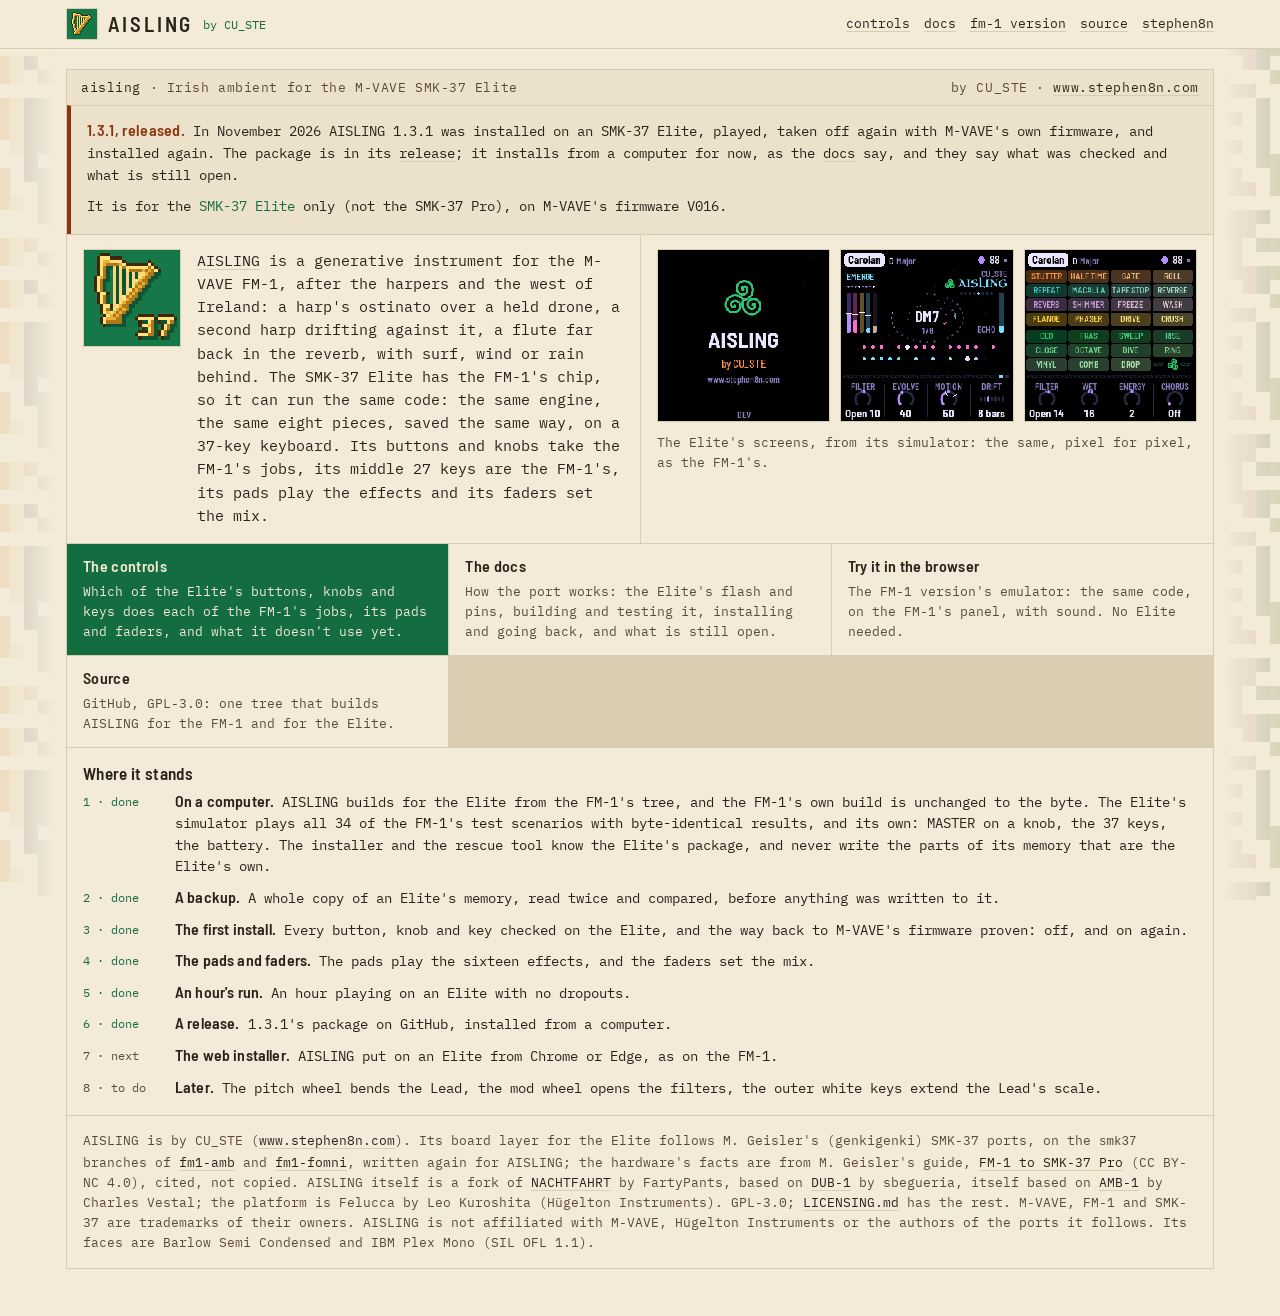
==== index.html @ 92a0651e "Site for AISLING on the SMK-37 Elite (from e563127)" ====
<!doctype html>
<html lang="en">
<head>
<meta charset="utf-8">
<meta name="viewport" content="width=device-width, initial-scale=1">
<title>AISLING · Irish ambient for the SMK-37 Elite</title>
<meta name="description" content="AISLING, the generative Irish ambient instrument for the M-VAVE FM-1, ported to the M-VAVE SMK-37 Elite: the same engine and pieces on a 37-key keyboard. It runs on an Elite; a download follows.">
<meta property="og:title" content="AISLING · Irish ambient for the SMK-37 Elite">
<meta property="og:description" content="The FM-1's AISLING, ported to the M-VAVE SMK-37 Elite. It runs on an Elite; a download follows.">
<meta property="og:url" content="https://stephencummins.github.io/smk37-aisling/">
<style>
/* This site's own, on the FM-1 site's bench (web/brand/site.css) */
.notice { border-left: 4px solid var(--brand-rust); background: var(--brand-strip); }
.notice p { margin: 0 0 8px; }
.notice p:last-child { margin-bottom: 0; }
.notice strong { font: 600 16px/1.3 var(--brand-display); letter-spacing: .02em; color: var(--brand-rust); }
.pane p { margin: 0 0 10px; }
.pane p:last-child { margin-bottom: 0; }
.pane p b, td b, td i { font-weight: 400; font-style: normal; color: var(--brand-green); }
.bh { margin: 0 0 10px; }
p.small { color: var(--brand-muted); font-size: 12.5px; }
.what { display: flex; gap: 16px; align-items: flex-start; }
.card { flex: none; width: 96px; height: 96px; image-rendering: pixelated; border: 1px solid var(--brand-rule); }
.lede { margin: 0; font-size: 14.5px; }
.shots { display: grid; grid-template-columns: repeat(3, minmax(0, 1fr)); gap: 10px; align-content: start; }
.shots img { display: block; box-sizing: border-box; width: 100%; height: auto; image-rendering: pixelated; border: 1px solid var(--brand-rule); }
.shots p { grid-column: 1 / -1; margin: 0; }
.ways { display: grid; grid-template-columns: repeat(3, minmax(0, 1fr)); gap: 1px; background: var(--brand-rule); }
.ways a { display: block; padding: 12px 16px 14px; background: var(--brand-ground); color: var(--brand-ink); text-decoration: none; }
.ways a:hover { background: var(--brand-strip); color: var(--brand-ink); }
.ways a:focus-visible { outline-offset: -3px; }
.ways strong { display: block; margin-bottom: 4px; font: 600 16px/1.3 var(--brand-display); letter-spacing: .02em; }
.ways span { display: block; font-size: 12.5px; color: var(--brand-muted); }
.ways a.go, .ways a.go span { background: var(--brand-green); color: var(--brand-ground); }
.ways a.go:hover, .ways a.go:hover span { background: #0f5332; }
.ways a.go:focus-visible { outline-color: var(--brand-ground); }
ol.stages { list-style: none; padding: 0; margin: 0; counter-reset: stage; }
ol.stages li { position: relative; padding: 0 0 10px 92px; counter-increment: stage; }
ol.stages li:last-child { padding-bottom: 0; }
ol.stages li::before { content: counter(stage) " · " attr(data-state); position: absolute; left: 0; top: 1px; width: 80px;
                       font: 400 12px/1.5 var(--brand-mono); color: var(--brand-muted); }
ol.stages li.done::before { color: var(--brand-green); }
ol.stages b.lead { font-weight: 600; color: var(--brand-ink); }
@media (max-width: 59.99rem) {
  .two.hero { grid-template-columns: minmax(0, 1fr); }
  .two.hero > * + * { border-left: 0; border-top: 1px solid var(--brand-rule); }
}
@media (max-width: 47.99rem) { .ways { grid-template-columns: minmax(0, 1fr); } }
@media (max-width: 26rem) {
  .what { display: block; } .card { float: left; margin: 0 12px 4px 0; width: 72px; height: 72px; }
  ol.stages li { padding-left: 0; } ol.stages li::before { position: static; display: block; width: auto; }
}
</style>
<link rel="canonical" href="https://stephencummins.github.io/smk37-aisling/">
<meta name="theme-color" content="#f3ead7">
<link rel="icon" type="image/svg+xml" href="favicon.svg">
<link rel="icon" type="image/png" sizes="32x32" href="favicon-32.png">
<link rel="apple-touch-icon" href="apple-touch-icon.png">
<link rel="preload" as="font" type="font/woff2" crossorigin href="fonts/BarlowSemiCondensed-SemiBold.woff2">
<link rel="preload" as="font" type="font/woff2" crossorigin href="fonts/IBMPlexMono-Regular.woff2">
<link rel="stylesheet" href="site.css">
<script src="wall.js" defer></script>
</head>
<body>
<div class="wall" data-art="home" aria-hidden="true"></div>
<div class="sitebar"><div class="sitebar-in">
<a class="sitebar-home" href="./" title="AISLING: the home page" aria-current="page"><img class="sitebar-mark" src="mark.png" width="30" height="30" alt=""><span class="sitebar-name">AISLING</span><span class="sitebar-by">by CU_STE</span></a>
<nav class="sitebar-nav" aria-label="AISLING's pages"><a href="controls/" title="The Elite's buttons, knobs and keys, and the FM-1 job each does">controls</a><a href="docs/" title="How the port works: the flash, the pins, building, testing, and what's still open">docs</a><a href="https://aisling.stephen8n.com/" title="AISLING on the FM-1: install it, the manual, the emulator, the visualiser">fm-1 version</a><a href="https://github.com/stephencummins/smk37-aisling" title="The code, on GitHub: one tree for the FM-1 and the Elite">source</a><a href="https://www.stephen8n.com" title="Stephen Cummins's other things">stephen8n</a></nav>
</div></div>
<main class="bench">
<div class="strip">
<h1 class="lab"><b>aisling</b> · Irish ambient for the M-VAVE SMK-37 Elite</h1>
<p class="lab">by CU_STE · <a href="https://www.stephen8n.com">www.stephen8n.com</a></p>
</div>
<div class="pane notice" role="note">
<p><strong>1.3.1, released.</strong> In November 2026 AISLING 1.3.1 was installed on an SMK-37 Elite, played, taken
off again with M-VAVE's own firmware, and installed again. The package is in its
<a href="https://github.com/stephencummins/smk37-aisling/releases/latest">release</a>; it installs from a computer for now, as the
<a href="docs/#s11">docs</a> say, and they say what was checked and what is still open.</p>
<p>It is for the <b>SMK-37 Elite</b> only (not the SMK-37 Pro), on M-VAVE's firmware V016.</p>
</div>
<div class="two hero">
<div class="pane what">
<img class="card" src="img/card-smk37.png" width="240" height="240" alt="A gold 8-bit harp on green, with 37 beside it">
<p class="lede"><a href="https://aisling.stephen8n.com/">AISLING</a> is a generative instrument for the M-VAVE FM-1, after the harpers and
the west of Ireland: a harp's ostinato over a held drone, a second harp drifting against it, a flute far back in the
reverb, with surf, wind or rain behind. The SMK-37 Elite has the FM-1's chip, so it can run the same code: the same
engine, the same eight pieces, saved the same way, on a 37-key keyboard. Its buttons and knobs take the FM-1's jobs,
its middle 27 keys are the FM-1's, its pads play the effects and its faders set the mix.</p>
</div>
<div class="pane shots">
  <img src="img/screen-launch.png" width="240" height="240" alt="The launch screen: a green triskele, AISLING, by CU_STE, www.stephen8n.com">
  <img src="img/screen-main.png" width="240" height="240" alt="The main screen: the chord's name among orbiting dots, the five layers' meters, the two harps' lanes">
  <img src="img/screen-perform.png" width="240" height="240" alt="PERFORM: Filter, Wet, Energy and Sweep on the knobs">
  <p class="small">The Elite's screens, from its simulator: the same, pixel for pixel, as the FM-1's.</p>
</div>
</div>
<nav class="ways" aria-label="AISLING on the Elite">
  <a class="go" href="controls/"><strong>The controls</strong><span>Which of the Elite's buttons, knobs and keys does each of the FM-1's jobs, its pads and faders, and what it doesn't use yet.</span></a>
  <a href="docs/"><strong>The docs</strong><span>How the port works: the Elite's flash and pins, building and testing it, installing and going back, and what is still open.</span></a>
  <a href="https://aisling.stephen8n.com/emu/"><strong>Try it in the browser</strong><span>The FM-1 version's emulator: the same code, on the FM-1's panel, with sound. No Elite needed.</span></a>
  <a href="https://github.com/stephencummins/smk37-aisling"><strong>Source</strong><span>GitHub, GPL-3.0: one tree that builds AISLING for the FM-1 and for the Elite.</span></a>
</nav>
<section class="pane" aria-labelledby="stagesh">
<h2 class="bh" id="stagesh">Where it stands</h2>
<ol class="stages">
  <li class="done" data-state="done"><b class="lead">On a computer.</b> AISLING builds for the Elite from the FM-1's
  tree, and the FM-1's own build is unchanged to the byte. The Elite's simulator plays all 34 of the FM-1's test
  scenarios with byte-identical results, and its own: MASTER on a knob, the 37 keys, the battery. The installer and the
  rescue tool know the Elite's package, and never write the parts of its memory that are the Elite's own.</li>
  <li class="done" data-state="done"><b class="lead">A backup.</b> A whole copy of an Elite's memory, read twice and
  compared, before anything was written to it.</li>
  <li class="done" data-state="done"><b class="lead">The first install.</b> Every button, knob and key checked on the
  Elite, and the way back to M-VAVE's firmware proven: off, and on again.</li>
  <li class="done" data-state="done"><b class="lead">The pads and faders.</b> The pads play the sixteen effects, and
  the faders set the mix.</li>
  <li class="done" data-state="done"><b class="lead">An hour's run.</b> An hour playing on an Elite with no
  dropouts.</li>
  <li class="done" data-state="done"><b class="lead">A release.</b> 1.3.1's package on GitHub, installed from a
  computer.</li>
  <li data-state="next"><b class="lead">The web installer.</b> AISLING put on an Elite from Chrome or Edge, as on the
  FM-1.</li>
  <li data-state="to do"><b class="lead">Later.</b> The pitch wheel bends the Lead, the mod wheel opens the filters,
  the outer white keys extend the Lead's scale.</li>
</ol>
</section>
<div class="pane">
<p class="small">AISLING is by CU_STE (<a href="https://www.stephen8n.com">www.stephen8n.com</a>). Its board layer
for the Elite follows M. Geisler's (genkigenki) SMK-37 ports, on the <code>smk37</code> branches of
<a href="https://github.com/genkigenki/fm1-amb/tree/smk37">fm1-amb</a> and
<a href="https://github.com/genkigenki/fm1-fomni/tree/smk37">fm1-fomni</a>, written again for AISLING; the hardware's
facts are from M. Geisler's guide, <a href="https://github.com/genkigenki/fm1-to-smk37">FM-1 to SMK-37 Pro</a>
(CC BY-NC 4.0), cited, not copied. AISLING itself is a fork of
<a href="https://github.com/FartyPants/fm1-nachtfahrt">NACHTFAHRT</a> by FartyPants, based on
<a href="https://github.com/sbegueria/fm1-dub">DUB-1</a> by sbegueria, itself based on
<a href="https://github.com/charlesvestal/fm1-amb">AMB-1</a> by Charles Vestal; the platform is Felucca by Leo Kuroshita
(Hügelton Instruments). GPL-3.0; <a href="https://github.com/stephencummins/smk37-aisling/blob/main/LICENSING.md">LICENSING.md</a> has the rest.
M-VAVE, FM-1 and SMK-37 are trademarks of their owners. AISLING is not affiliated with M-VAVE, Hügelton Instruments or
the authors of the ports it follows. Its faces are Barlow Semi Condensed and IBM Plex Mono (SIL OFL 1.1).</p>
</div>
</main>
</body>
</html>
---- site.css ----
/* AISLING's site, the part every page shares: the fonts, the wall, the bar along the top, the bench and its parts, the
   print rule. Written once here and in tools/site_brand.py, in the manner of the gnomes' sites (bit-art down the margins,
   one bar, a hairline box with a header strip, lowercase mono controls, square corners) in AISLING's own colours: vellum,
   iron-gall ink, the card's green, rust for what is on. Text reads at 4.5:1 or more. The visualiser has its own copy of
   all this, because it fetches nothing. */
@font-face { font-family: "Barlow Semi Condensed"; font-weight: 600; font-display: swap;
             src: url(fonts/BarlowSemiCondensed-SemiBold.woff2) format("woff2"); }
@font-face { font-family: "IBM Plex Mono"; font-weight: 400; font-display: swap;
             src: url(fonts/IBMPlexMono-Regular.woff2) format("woff2"); }
:root { --brand-ground: #f3ead7; --brand-strip: #ece2cb; --brand-ink: #2b2219; --brand-muted: #5b4a3a; --brand-rule: #d9ccb1;
        --brand-soft: #e4d8c0; --brand-green: #146c41; --brand-rust: #8c3510; --brand-bench: 1148px;
        --brand-display: "Barlow Semi Condensed", "Helvetica Neue", Helvetica, Arial, sans-serif;
        --brand-mono: "IBM Plex Mono", ui-monospace, Menlo, Consolas, monospace; color-scheme: light; }
body { margin: 0; padding: 0 16px 48px; background: var(--brand-ground); color: var(--brand-ink);
       font: 400 13.5px/1.6 var(--brand-mono); }
a { color: var(--brand-ink); text-decoration-color: var(--brand-rule); text-decoration-thickness: 1px; text-underline-offset: 3px; }
a:hover { color: var(--brand-green); text-decoration-color: currentColor; }
a:focus-visible, button:focus-visible, select:focus-visible, input:focus-visible, summary:focus-visible, pre:focus-visible {
  outline: 2px solid var(--brand-ink); outline-offset: 2px; }

/* the wall: the page's own bit-art (wall.js), fixed behind everything and masked out of the middle, so it shows only in
   the margins either side of the bench. A page with a narrower bench sets --brand-bench on its body */
.wall { position: fixed; inset: 0; z-index: -1; pointer-events: none; opacity: 0; transition: opacity .8s;
        background-position: center top; background-size: 224px; image-rendering: pixelated;
        --m: linear-gradient(to right, #000 calc(50% - var(--brand-bench) / 2 - 70px), transparent calc(50% - var(--brand-bench) / 2 - 10px),
             transparent calc(50% + var(--brand-bench) / 2 + 10px), #000 calc(50% + var(--brand-bench) / 2 + 70px));
        -webkit-mask-image: var(--m); mask-image: var(--m); }
.wall.on { opacity: .18; }
@media (prefers-reduced-motion: reduce) { .wall { transition: none; } }

/* the bar. Its negative margin cancels the body's gutter, so the rule runs edge to edge */
.sitebar { background: var(--brand-ground); border-bottom: 1px solid var(--brand-rule); margin: 0 -16px; }
.sitebar-in { box-sizing: border-box; max-width: calc(var(--brand-bench) + 32px); margin: 0 auto; padding: 8px 16px; display: flex; flex-wrap: wrap;
              align-items: center; gap: 2px 20px; }
.sitebar a { color: var(--brand-ink); }
.sitebar-home { display: inline-flex; align-items: center; gap: 10px; min-height: 32px; text-decoration: none; }
.sitebar-mark { display: block; flex: none; box-sizing: content-box; border: 1px solid var(--brand-rule);
                image-rendering: pixelated; }
.sitebar-name { font: 600 1.3rem/1 var(--brand-display); letter-spacing: .14em; }
.sitebar-by { font: 400 .78rem/1 var(--brand-mono); color: var(--brand-green); white-space: nowrap; }
.sitebar-home:hover .sitebar-name { color: var(--brand-green); }
.sitebar-nav { margin-left: auto; display: flex; flex-wrap: wrap; gap: 0 14px; font: 400 .8rem/1 var(--brand-mono); }
.sitebar-nav a { display: inline-block; padding: 8px 0; text-decoration: underline; text-decoration-thickness: 1px;
                 text-decoration-color: var(--brand-rule); text-underline-offset: 3px; white-space: nowrap; }
.sitebar-nav a:hover { text-decoration-color: currentColor; color: var(--brand-green); }
.sitebar-nav a[aria-current] { color: var(--brand-green); text-decoration: none; }
@media (max-width: 47.99rem) { .sitebar-nav { margin-left: 0; width: 100%; } }
/* one row from here up, so it can stay at the top, and a jump to a heading stops clear of it */
@media (min-width: 48rem) and (min-height: 32rem) {
  html { scroll-padding-top: 4.5rem; }
  .sitebar { position: sticky; top: 0; z-index: 20; }
}

/* the bench: a hairline box, its header strip, then rows with a hairline between them */
.bench { box-sizing: border-box; max-width: var(--brand-bench); margin: 20px auto 0; border: 1px solid var(--brand-rule);
         background: var(--brand-ground); }
.bench > * + * { border-top: 1px solid var(--brand-rule); }
.strip { display: flex; flex-wrap: wrap; align-items: center; justify-content: space-between; gap: 8px 16px;
         padding: 8px 14px; background: var(--brand-strip); }
.lab { margin: 0; font: 400 12.5px/1.55 var(--brand-mono); letter-spacing: .045em; color: var(--brand-muted); }
.lab b { font-weight: 400; color: var(--brand-ink); }
/* headings stand clear of the mono text in the display face: a section's, and the one a paragraph or a list item opens on */
.bh { margin: 0 0 8px; font: 600 17px/1.3 var(--brand-display); letter-spacing: .02em; color: var(--brand-ink); }
.lead { font: 600 1.18em/1 var(--brand-display); letter-spacing: .01em; color: var(--brand-ink); }
.pane { min-width: 0; padding: 14px 16px 16px; }
/* a narrow column and a wide one, or two the same */
.cols { display: grid; grid-template-columns: 272px minmax(0, 1fr); }
.side { min-width: 0; border-right: 1px solid var(--brand-rule); }
.two { display: grid; grid-template-columns: repeat(2, minmax(0, 1fr)); }
.two > * + * { border-left: 1px solid var(--brand-rule); }
/* the controls: lowercase mono, square, hairline; the one to start with filled green. (Only on links and buttons: the
   emulator's FM-1 has SVG text of this class) */
a.btn, button.btn { display: inline-flex; align-items: center; justify-content: center; box-sizing: border-box; min-height: 32px;
       padding: 5px 10px; font: 400 12.5px/1.4 var(--brand-mono); letter-spacing: .02em; text-transform: lowercase; color: var(--brand-ink);
       background: var(--brand-ground); border: 1px solid var(--brand-rule); border-radius: 0; text-decoration: none; cursor: pointer; }
a.btn:hover, button.btn:hover { color: var(--brand-ink); border-color: var(--brand-ink); }
a.btn.go, button.btn.go { background: var(--brand-green); border-color: var(--brand-green); color: var(--brand-ground); }
a.btn.go:hover, button.btn.go:hover { background: #0f5332; border-color: #0f5332; color: var(--brand-ground); }
button.btn:disabled, button.btn.go:disabled { opacity: .45; cursor: default; }
@media (max-width: 47.99rem) {
  .cols, .two { grid-template-columns: minmax(0, 1fr); }
  .side { border-right: 0; border-bottom: 1px solid var(--brand-rule); }
  .two > * + * { border-left: 0; border-top: 1px solid var(--brand-rule); }
}

@media print {
  :root { --brand-ground: #fff; --brand-strip: #fff; --brand-ink: #000; --brand-muted: #333; --brand-rule: #bbb; --brand-green: #000; }
  .sitebar, .wall, .side { display: none; }
  body { padding: 0; }
  .bench { max-width: none; margin: 0; border: 0; }
  .cols { display: block; }
  .strip { padding: 0 0 4px; }
}
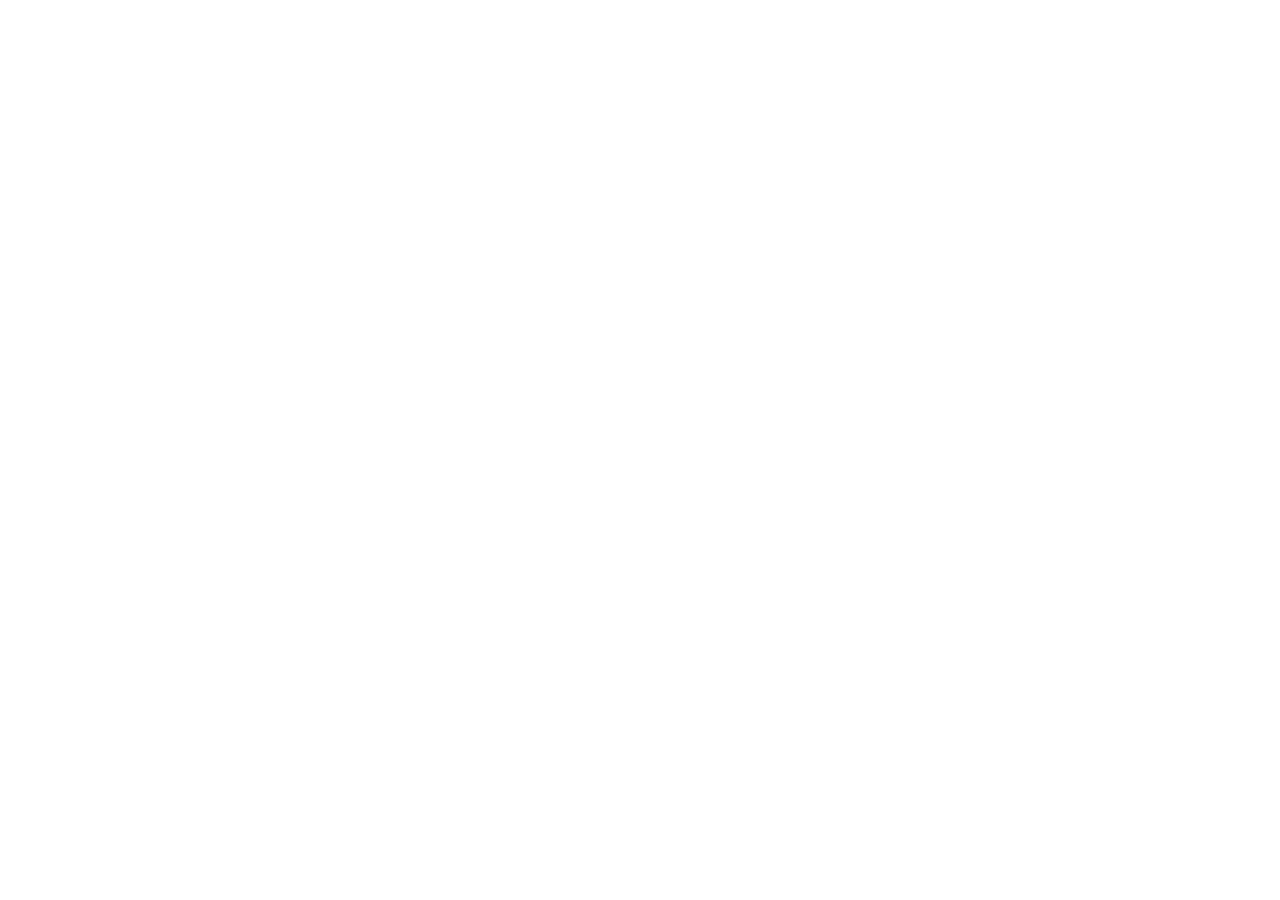
==== commit 78f48358: "Retired: these pages are at https://aisling.stephen8n.com/smk37/ now (redirects only) Co-Authored-By" ====
--- a/index.html
+++ b/index.html
@@ -1,143 +1,10 @@
 <!doctype html>
 <html lang="en">
-<head>
 <meta charset="utf-8">
-<meta name="viewport" content="width=device-width, initial-scale=1">
-<title>AISLING · Irish ambient for the SMK-37 Elite</title>
-<meta name="description" content="AISLING, the generative Irish ambient instrument for the M-VAVE FM-1, ported to the M-VAVE SMK-37 Elite: the same engine and pieces on a 37-key keyboard. It runs on an Elite; a download follows.">
-<meta property="og:title" content="AISLING · Irish ambient for the SMK-37 Elite">
-<meta property="og:description" content="The FM-1's AISLING, ported to the M-VAVE SMK-37 Elite. It runs on an Elite; a download follows.">
-<meta property="og:url" content="https://stephencummins.github.io/smk37-aisling/">
-<style>
-/* This site's own, on the FM-1 site's bench (web/brand/site.css) */
-.notice { border-left: 4px solid var(--brand-rust); background: var(--brand-strip); }
-.notice p { margin: 0 0 8px; }
-.notice p:last-child { margin-bottom: 0; }
-.notice strong { font: 600 16px/1.3 var(--brand-display); letter-spacing: .02em; color: var(--brand-rust); }
-.pane p { margin: 0 0 10px; }
-.pane p:last-child { margin-bottom: 0; }
-.pane p b, td b, td i { font-weight: 400; font-style: normal; color: var(--brand-green); }
-.bh { margin: 0 0 10px; }
-p.small { color: var(--brand-muted); font-size: 12.5px; }
-.what { display: flex; gap: 16px; align-items: flex-start; }
-.card { flex: none; width: 96px; height: 96px; image-rendering: pixelated; border: 1px solid var(--brand-rule); }
-.lede { margin: 0; font-size: 14.5px; }
-.shots { display: grid; grid-template-columns: repeat(3, minmax(0, 1fr)); gap: 10px; align-content: start; }
-.shots img { display: block; box-sizing: border-box; width: 100%; height: auto; image-rendering: pixelated; border: 1px solid var(--brand-rule); }
-.shots p { grid-column: 1 / -1; margin: 0; }
-.ways { display: grid; grid-template-columns: repeat(3, minmax(0, 1fr)); gap: 1px; background: var(--brand-rule); }
-.ways a { display: block; padding: 12px 16px 14px; background: var(--brand-ground); color: var(--brand-ink); text-decoration: none; }
-.ways a:hover { background: var(--brand-strip); color: var(--brand-ink); }
-.ways a:focus-visible { outline-offset: -3px; }
-.ways strong { display: block; margin-bottom: 4px; font: 600 16px/1.3 var(--brand-display); letter-spacing: .02em; }
-.ways span { display: block; font-size: 12.5px; color: var(--brand-muted); }
-.ways a.go, .ways a.go span { background: var(--brand-green); color: var(--brand-ground); }
-.ways a.go:hover, .ways a.go:hover span { background: #0f5332; }
-.ways a.go:focus-visible { outline-color: var(--brand-ground); }
-ol.stages { list-style: none; padding: 0; margin: 0; counter-reset: stage; }
-ol.stages li { position: relative; padding: 0 0 10px 92px; counter-increment: stage; }
-ol.stages li:last-child { padding-bottom: 0; }
-ol.stages li::before { content: counter(stage) " · " attr(data-state); position: absolute; left: 0; top: 1px; width: 80px;
-                       font: 400 12px/1.5 var(--brand-mono); color: var(--brand-muted); }
-ol.stages li.done::before { color: var(--brand-green); }
-ol.stages b.lead { font-weight: 600; color: var(--brand-ink); }
-@media (max-width: 59.99rem) {
-  .two.hero { grid-template-columns: minmax(0, 1fr); }
-  .two.hero > * + * { border-left: 0; border-top: 1px solid var(--brand-rule); }
-}
-@media (max-width: 47.99rem) { .ways { grid-template-columns: minmax(0, 1fr); } }
-@media (max-width: 26rem) {
-  .what { display: block; } .card { float: left; margin: 0 12px 4px 0; width: 72px; height: 72px; }
-  ol.stages li { padding-left: 0; } ol.stages li::before { position: static; display: block; width: auto; }
-}
-</style>
-<link rel="canonical" href="https://stephencummins.github.io/smk37-aisling/">
-<meta name="theme-color" content="#f3ead7">
-<link rel="icon" type="image/svg+xml" href="favicon.svg">
-<link rel="icon" type="image/png" sizes="32x32" href="favicon-32.png">
-<link rel="apple-touch-icon" href="apple-touch-icon.png">
-<link rel="preload" as="font" type="font/woff2" crossorigin href="fonts/BarlowSemiCondensed-SemiBold.woff2">
-<link rel="preload" as="font" type="font/woff2" crossorigin href="fonts/IBMPlexMono-Regular.woff2">
-<link rel="stylesheet" href="site.css">
-<script src="wall.js" defer></script>
-</head>
-<body>
-<div class="wall" data-art="home" aria-hidden="true"></div>
-<div class="sitebar"><div class="sitebar-in">
-<a class="sitebar-home" href="./" title="AISLING: the home page" aria-current="page"><img class="sitebar-mark" src="mark.png" width="30" height="30" alt=""><span class="sitebar-name">AISLING</span><span class="sitebar-by">by CU_STE</span></a>
-<nav class="sitebar-nav" aria-label="AISLING's pages"><a href="controls/" title="The Elite's buttons, knobs and keys, and the FM-1 job each does">controls</a><a href="docs/" title="How the port works: the flash, the pins, building, testing, and what's still open">docs</a><a href="https://aisling.stephen8n.com/" title="AISLING on the FM-1: install it, the manual, the emulator, the visualiser">fm-1 version</a><a href="https://github.com/stephencummins/smk37-aisling" title="The code, on GitHub: one tree for the FM-1 and the Elite">source</a><a href="https://www.stephen8n.com" title="Stephen Cummins's other things">stephen8n</a></nav>
-</div></div>
-<main class="bench">
-<div class="strip">
-<h1 class="lab"><b>aisling</b> · Irish ambient for the M-VAVE SMK-37 Elite</h1>
-<p class="lab">by CU_STE · <a href="https://www.stephen8n.com">www.stephen8n.com</a></p>
-</div>
-<div class="pane notice" role="note">
-<p><strong>1.3.1, released.</strong> In November 2026 AISLING 1.3.1 was installed on an SMK-37 Elite, played, taken
-off again with M-VAVE's own firmware, and installed again. The package is in its
-<a href="https://github.com/stephencummins/smk37-aisling/releases/latest">release</a>; it installs from a computer for now, as the
-<a href="docs/#s11">docs</a> say, and they say what was checked and what is still open.</p>
-<p>It is for the <b>SMK-37 Elite</b> only (not the SMK-37 Pro), on M-VAVE's firmware V016.</p>
-</div>
-<div class="two hero">
-<div class="pane what">
-<img class="card" src="img/card-smk37.png" width="240" height="240" alt="A gold 8-bit harp on green, with 37 beside it">
-<p class="lede"><a href="https://aisling.stephen8n.com/">AISLING</a> is a generative instrument for the M-VAVE FM-1, after the harpers and
-the west of Ireland: a harp's ostinato over a held drone, a second harp drifting against it, a flute far back in the
-reverb, with surf, wind or rain behind. The SMK-37 Elite has the FM-1's chip, so it can run the same code: the same
-engine, the same eight pieces, saved the same way, on a 37-key keyboard. Its buttons and knobs take the FM-1's jobs,
-its middle 27 keys are the FM-1's, its pads play the effects and its faders set the mix.</p>
-</div>
-<div class="pane shots">
-  <img src="img/screen-launch.png" width="240" height="240" alt="The launch screen: a green triskele, AISLING, by CU_STE, www.stephen8n.com">
-  <img src="img/screen-main.png" width="240" height="240" alt="The main screen: the chord's name among orbiting dots, the five layers' meters, the two harps' lanes">
-  <img src="img/screen-perform.png" width="240" height="240" alt="PERFORM: Filter, Wet, Energy and Sweep on the knobs">
-  <p class="small">The Elite's screens, from its simulator: the same, pixel for pixel, as the FM-1's.</p>
-</div>
-</div>
-<nav class="ways" aria-label="AISLING on the Elite">
-  <a class="go" href="controls/"><strong>The controls</strong><span>Which of the Elite's buttons, knobs and keys does each of the FM-1's jobs, its pads and faders, and what it doesn't use yet.</span></a>
-  <a href="docs/"><strong>The docs</strong><span>How the port works: the Elite's flash and pins, building and testing it, installing and going back, and what is still open.</span></a>
-  <a href="https://aisling.stephen8n.com/emu/"><strong>Try it in the browser</strong><span>The FM-1 version's emulator: the same code, on the FM-1's panel, with sound. No Elite needed.</span></a>
-  <a href="https://github.com/stephencummins/smk37-aisling"><strong>Source</strong><span>GitHub, GPL-3.0: one tree that builds AISLING for the FM-1 and for the Elite.</span></a>
-</nav>
-<section class="pane" aria-labelledby="stagesh">
-<h2 class="bh" id="stagesh">Where it stands</h2>
-<ol class="stages">
-  <li class="done" data-state="done"><b class="lead">On a computer.</b> AISLING builds for the Elite from the FM-1's
-  tree, and the FM-1's own build is unchanged to the byte. The Elite's simulator plays all 34 of the FM-1's test
-  scenarios with byte-identical results, and its own: MASTER on a knob, the 37 keys, the battery. The installer and the
-  rescue tool know the Elite's package, and never write the parts of its memory that are the Elite's own.</li>
-  <li class="done" data-state="done"><b class="lead">A backup.</b> A whole copy of an Elite's memory, read twice and
-  compared, before anything was written to it.</li>
-  <li class="done" data-state="done"><b class="lead">The first install.</b> Every button, knob and key checked on the
-  Elite, and the way back to M-VAVE's firmware proven: off, and on again.</li>
-  <li class="done" data-state="done"><b class="lead">The pads and faders.</b> The pads play the sixteen effects, and
-  the faders set the mix.</li>
-  <li class="done" data-state="done"><b class="lead">An hour's run.</b> An hour playing on an Elite with no
-  dropouts.</li>
-  <li class="done" data-state="done"><b class="lead">A release.</b> 1.3.1's package on GitHub, installed from a
-  computer.</li>
-  <li data-state="next"><b class="lead">The web installer.</b> AISLING put on an Elite from Chrome or Edge, as on the
-  FM-1.</li>
-  <li data-state="to do"><b class="lead">Later.</b> The pitch wheel bends the Lead, the mod wheel opens the filters,
-  the outer white keys extend the Lead's scale.</li>
-</ol>
-</section>
-<div class="pane">
-<p class="small">AISLING is by CU_STE (<a href="https://www.stephen8n.com">www.stephen8n.com</a>). Its board layer
-for the Elite follows M. Geisler's (genkigenki) SMK-37 ports, on the <code>smk37</code> branches of
-<a href="https://github.com/genkigenki/fm1-amb/tree/smk37">fm1-amb</a> and
-<a href="https://github.com/genkigenki/fm1-fomni/tree/smk37">fm1-fomni</a>, written again for AISLING; the hardware's
-facts are from M. Geisler's guide, <a href="https://github.com/genkigenki/fm1-to-smk37">FM-1 to SMK-37 Pro</a>
-(CC BY-NC 4.0), cited, not copied. AISLING itself is a fork of
-<a href="https://github.com/FartyPants/fm1-nachtfahrt">NACHTFAHRT</a> by FartyPants, based on
-<a href="https://github.com/sbegueria/fm1-dub">DUB-1</a> by sbegueria, itself based on
-<a href="https://github.com/charlesvestal/fm1-amb">AMB-1</a> by Charles Vestal; the platform is Felucca by Leo Kuroshita
-(Hügelton Instruments). GPL-3.0; <a href="https://github.com/stephencummins/smk37-aisling/blob/main/LICENSING.md">LICENSING.md</a> has the rest.
-M-VAVE, FM-1 and SMK-37 are trademarks of their owners. AISLING is not affiliated with M-VAVE, Hügelton Instruments or
-the authors of the ports it follows. Its faces are Barlow Semi Condensed and IBM Plex Mono (SIL OFL 1.1).</p>
-</div>
-</main>
-</body>
+<title>AISLING on the SMK-37 Elite has moved</title>
+<link rel="canonical" href="https://aisling.stephen8n.com/smk37/">
+<meta http-equiv="refresh" content="0; url=https://aisling.stephen8n.com/smk37/">
+<meta name="robots" content="noindex">
+<script>location.replace("https://aisling.stephen8n.com/smk37/" + location.hash)</script>
+<p>These pages are part of the AISLING site now: <a href="https://aisling.stephen8n.com/smk37/">https://aisling.stephen8n.com/smk37/</a></p>
 </html>
